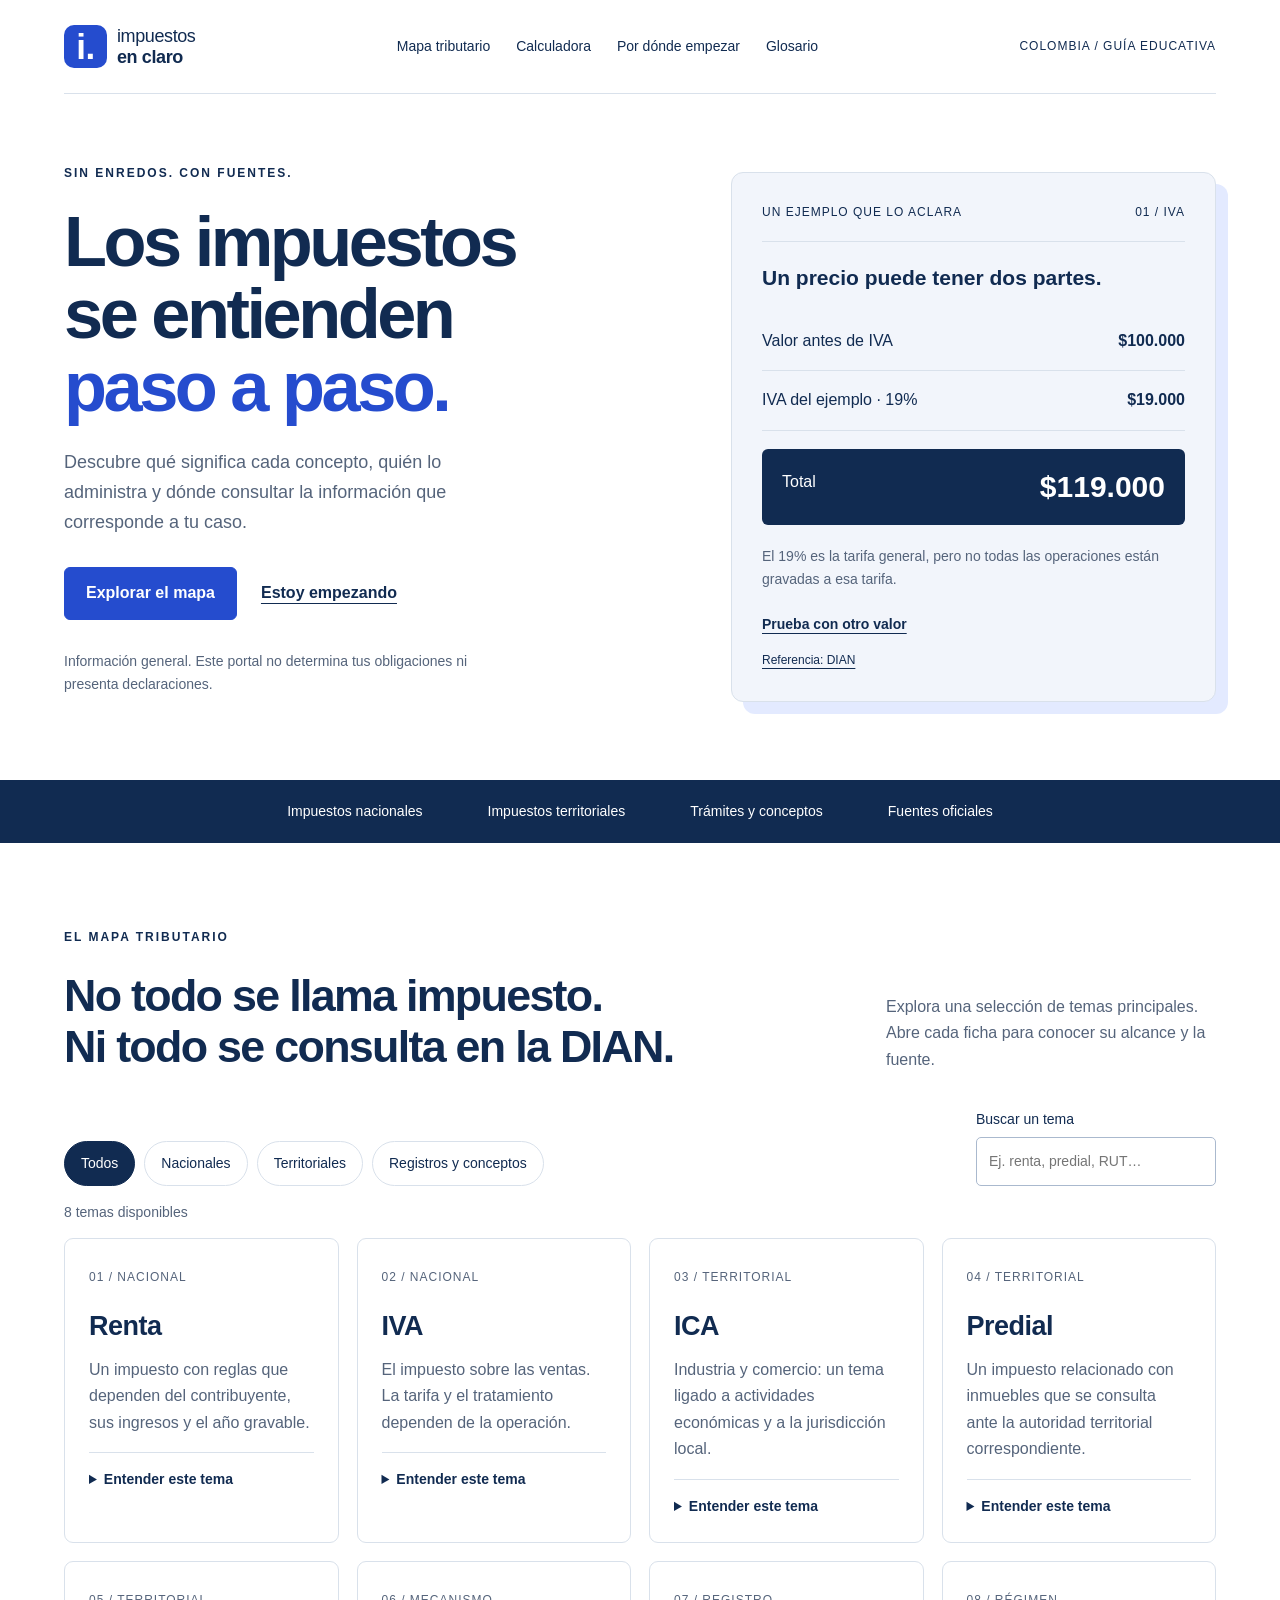
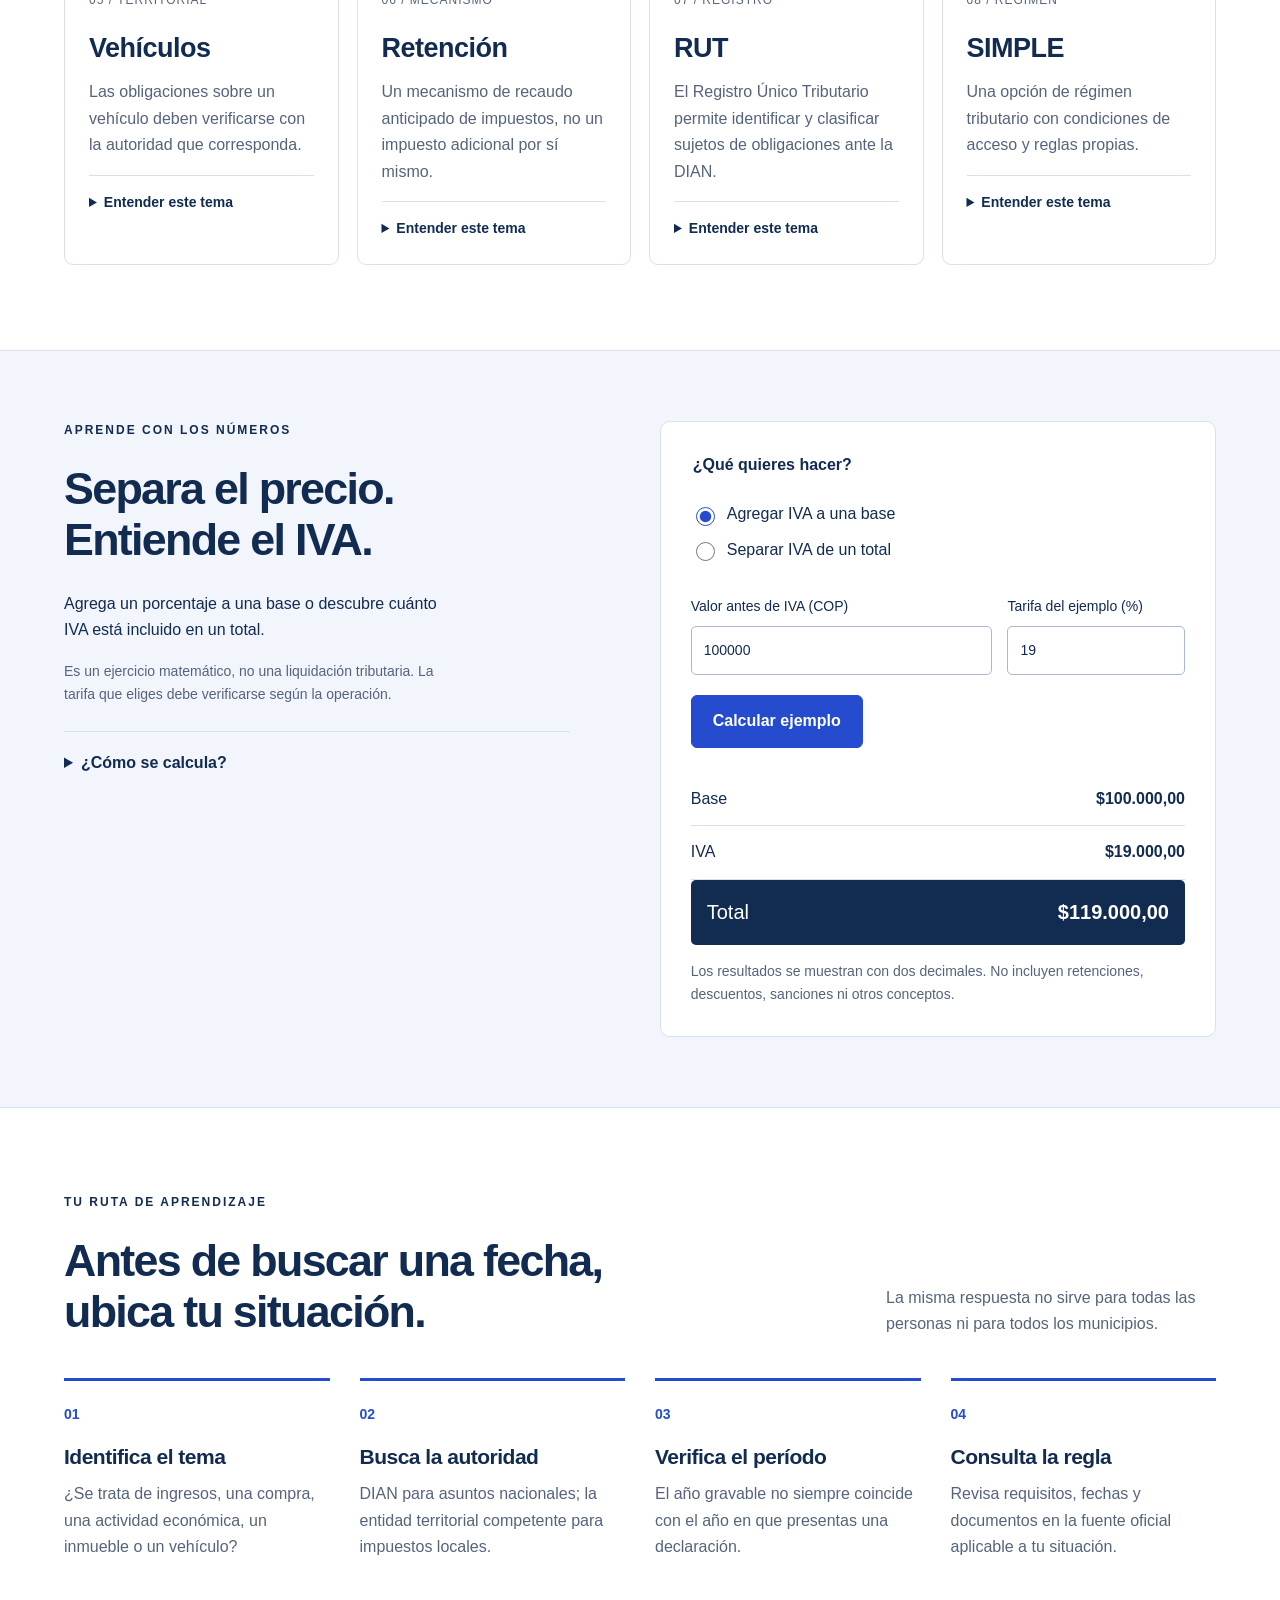
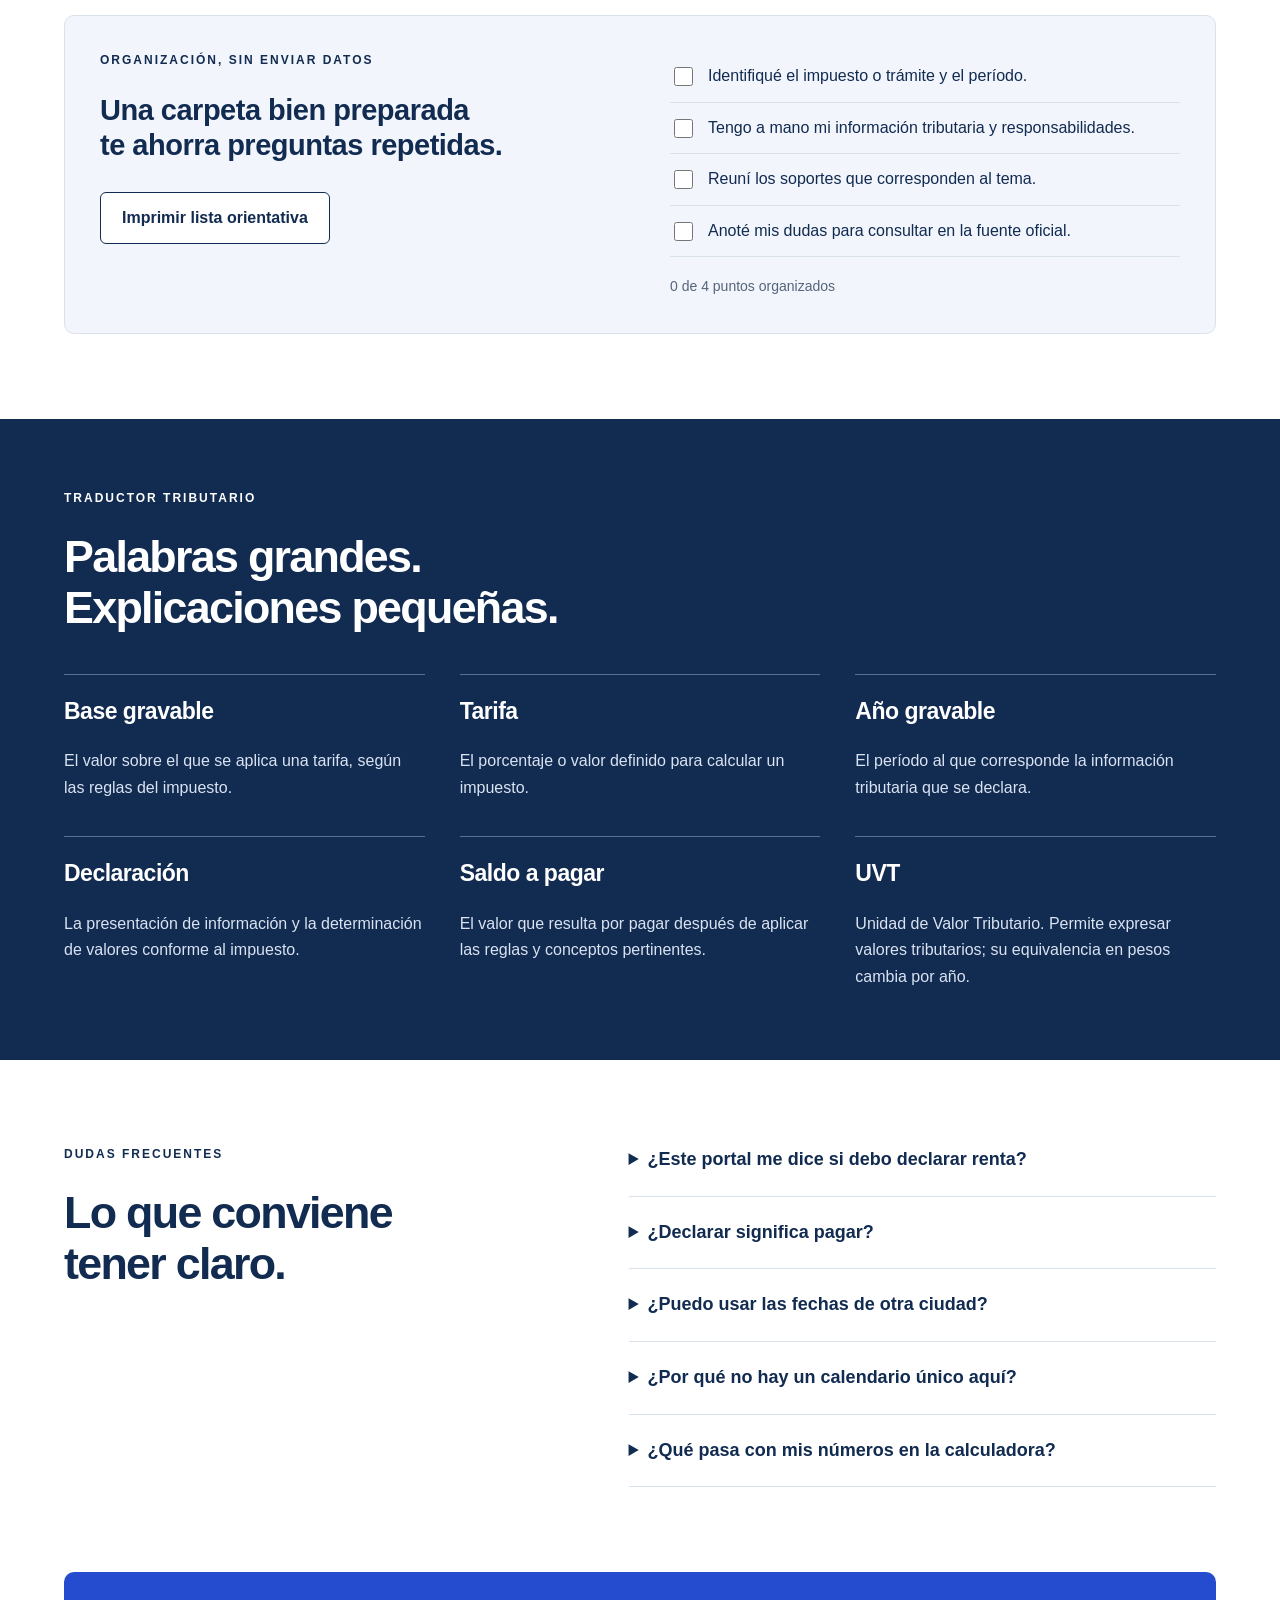
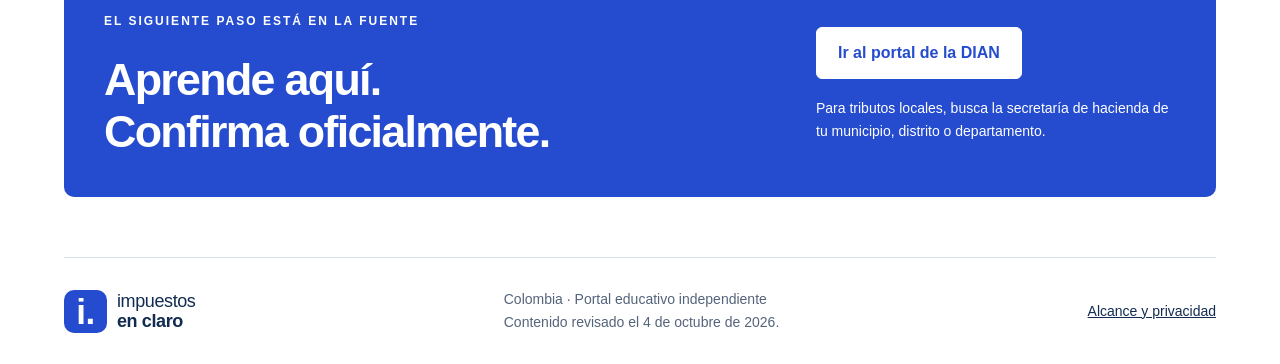
==== index.html @ c3a9231f "Add files via upload" ====
<!doctype html>
<html lang="es"><head><meta charset="utf-8"><meta name="viewport" content="width=device-width,initial-scale=1"><meta name="description" content="Aprende sobre los principales impuestos de Colombia con ejemplos, un mapa de temas y una calculadora educativa de IVA."><meta name="theme-color" content="#112b51"><title>Impuestos en Claro | Entender es el primer paso</title><link rel="stylesheet" href="estilos.css"><link rel="icon" href="favicon.svg" type="image/svg+xml"><script src="script.js" defer></script></head>
<body><a class="skip" href="#contenido">Saltar al contenido</a><header class="header wrap"><a class="brand" href="index.html"><span class="mark">i.</span><span>impuestos<br><strong>en claro</strong></span></a><button id="menu" aria-controls="nav" aria-expanded="false">Menú</button><nav id="nav" aria-label="Principal"><a href="#mapa">Mapa tributario</a><a href="#calculadora">Calculadora</a><a href="#ruta">Por dónde empezar</a><a href="#glosario">Glosario</a></nav><span class="country">COLOMBIA / GUÍA EDUCATIVA</span></header>
<main id="contenido"><section class="hero wrap"><div class="hero-copy"><p class="eyebrow">SIN ENREDOS. CON FUENTES.</p><h1>Los impuestos<br>se entienden<br><em>paso a paso.</em></h1><p class="lead">Descubre qué significa cada concepto, quién lo administra y dónde consultar la información que corresponde a tu caso.</p><div class="actions"><a class="button" href="#mapa">Explorar el mapa</a><a class="plain" href="#ruta">Estoy empezando</a></div><p class="small">Información general. Este portal no determina tus obligaciones ni presenta declaraciones.</p></div><div class="hero-ledger"><div class="ledger-head"><span>UN EJEMPLO QUE LO ACLARA</span><span>01 / IVA</span></div><p class="ledger-caption">Un precio puede tener dos partes.</p><div class="ledger-row"><span>Valor antes de IVA</span><strong>$100.000</strong></div><div class="ledger-row"><span>IVA del ejemplo · 19%</span><strong>$19.000</strong></div><div class="ledger-total"><span>Total</span><strong>$119.000</strong></div><p>El 19% es la tarifa general, pero no todas las operaciones están gravadas a esa tarifa.</p><a href="#calculadora">Prueba con otro valor</a><a class="source-mini" href="https://normograma.dian.gov.co/dian/compilacion/docs/oficio_dian_0441_2018.htm" target="_blank" rel="noopener noreferrer">Referencia: DIAN</a></div></section>
<div class="topic-strip"><span>Impuestos nacionales</span><span>Impuestos territoriales</span><span>Trámites y conceptos</span><span>Fuentes oficiales</span></div>
<section class="section wrap" id="mapa"><div class="section-heading"><div><p class="eyebrow">EL MAPA TRIBUTARIO</p><h2>No todo se llama impuesto.<br>Ni todo se consulta en la DIAN.</h2></div><p>Explora una selección de temas principales. Abre cada ficha para conocer su alcance y la fuente.</p></div><div class="map-controls"><div class="filters" role="group" aria-label="Filtrar temas"><button data-filter="todos" class="active" aria-pressed="true">Todos</button><button data-filter="nacional" aria-pressed="false">Nacionales</button><button data-filter="territorial" aria-pressed="false">Territoriales</button><button data-filter="concepto" aria-pressed="false">Registros y conceptos</button></div><label class="search-label">Buscar un tema<input id="topic-search" type="search" placeholder="Ej. renta, predial, RUT…"></label></div><p id="topic-count" class="small" aria-live="polite">8 temas disponibles</p><div class="topic-grid">
<article class="topic" data-category="nacional"><span class="topic-label">01 / NACIONAL</span><h3>Renta</h3><p>Un impuesto con reglas que dependen del contribuyente, sus ingresos y el año gravable.</p><details><summary>Entender este tema</summary><p>Para personas naturales, revisa los criterios para declarar, el año gravable, los documentos y la residencia fiscal. Declarar no significa necesariamente tener un saldo a pagar.</p><a href="https://micrositios.dian.gov.co/renta-personas-naturales-ag-2025/" target="_blank" rel="noopener noreferrer">DIAN · Renta de personas naturales, año gravable 2025</a></details></article>
<article class="topic" data-category="nacional"><span class="topic-label">02 / NACIONAL</span><h3>IVA</h3><p>El impuesto sobre las ventas. La tarifa y el tratamiento dependen de la operación.</p><details><summary>Entender este tema</summary><p>La tarifa general es 19%. No debes aplicar esa cifra automáticamente: existen tratamientos y tarifas diferentes. La calculadora de esta página solo ilustra la aritmética de una tarifa elegida.</p><a href="https://normograma.dian.gov.co/dian/compilacion/docs/oficio_dian_0441_2018.htm" target="_blank" rel="noopener noreferrer">DIAN · Tarifa general del IVA</a></details></article>
<article class="topic" data-category="territorial"><span class="topic-label">03 / TERRITORIAL</span><h3>ICA</h3><p>Industria y comercio: un tema ligado a actividades económicas y a la jurisdicción local.</p><details><summary>Entender este tema</summary><p>Consulta la secretaría de hacienda del municipio o distrito donde corresponda la actividad. Tarifas, formularios y calendario requieren verificar la normativa local.</p><a href="https://www.haciendabogota.gov.co/es/impuestos/impuesto-de-industria-y-comercio-ica" target="_blank" rel="noopener noreferrer">Ejemplo oficial · ICA en Bogotá</a></details></article>
<article class="topic" data-category="territorial"><span class="topic-label">04 / TERRITORIAL</span><h3>Predial</h3><p>Un impuesto relacionado con inmuebles que se consulta ante la autoridad territorial correspondiente.</p><details><summary>Entender este tema</summary><p>Identifica dónde está el inmueble y revisa el portal oficial de esa entidad. No traslades tarifas, descuentos o fechas de una ciudad a otra.</p><a href="https://www.haciendabogota.gov.co/es/sdh/impuestos-bogota" target="_blank" rel="noopener noreferrer">Ejemplo oficial · Impuestos de Bogotá</a></details></article>
<article class="topic" data-category="territorial"><span class="topic-label">05 / TERRITORIAL</span><h3>Vehículos</h3><p>Las obligaciones sobre un vehículo deben verificarse con la autoridad que corresponda.</p><details><summary>Entender este tema</summary><p>Consulta el tipo de vehículo, su matrícula, la autoridad competente y el período. No confundas el impuesto con otros cobros o trámites relacionados con el vehículo.</p><a href="https://www.haciendabogota.gov.co/es/sdh/impuestos-bogota" target="_blank" rel="noopener noreferrer">Ejemplo oficial · Vehículos en Bogotá</a></details></article>
<article class="topic" data-category="concepto"><span class="topic-label">06 / MECANISMO</span><h3>Retención</h3><p>Un mecanismo de recaudo anticipado de impuestos, no un impuesto adicional por sí mismo.</p><details><summary>Entender este tema</summary><p>Su aplicación depende del concepto y de las reglas correspondientes. Conserva los certificados y verifica cómo se tratan en la declaración que proceda.</p><a href="https://normograma.dian.gov.co/dian/compilacion/docs/oficio_dian_906765_2022.htm" target="_blank" rel="noopener noreferrer">DIAN · Naturaleza de la retención</a></details></article>
<article class="topic" data-category="concepto"><span class="topic-label">07 / REGISTRO</span><h3>RUT</h3><p>El Registro Único Tributario permite identificar y clasificar sujetos de obligaciones ante la DIAN.</p><details><summary>Entender este tema</summary><p>No es un impuesto. Revisa si debes inscribirte o actualizarlo y qué responsabilidades corresponde registrar. Usa los canales oficiales para realizar el trámite.</p><a href="https://www.dian.gov.co/impuestos/RUT/Paginas/Inicio.aspx" target="_blank" rel="noopener noreferrer">DIAN · Portal del RUT</a></details></article>
<article class="topic" data-category="concepto"><span class="topic-label">08 / RÉGIMEN</span><h3>SIMPLE</h3><p>Una opción de régimen tributario con condiciones de acceso y reglas propias.</p><details><summary>Entender este tema</summary><p>No asumas que te conviene o que puedes acceder sin revisar requisitos y exclusiones. Consulta la información vigente y evalúa tu situación con apoyo profesional si lo necesitas.</p><a href="https://micrositios.dian.gov.co/regimen-simple-tributacion/quienes-no-pueden-optar-por-el-regimen-simple-de-tributacion-rst/" target="_blank" rel="noopener noreferrer">DIAN · Exclusiones del SIMPLE</a></details></article>
</div><p id="topic-empty" class="empty" hidden>No encontramos ese tema. Prueba otra palabra o selecciona “Todos”.</p></section>
<section class="calculator-section" id="calculadora"><div class="wrap calculator-layout"><div><p class="eyebrow">APRENDE CON LOS NÚMEROS</p><h2>Separa el precio.<br>Entiende el IVA.</h2><p>Agrega un porcentaje a una base o descubre cuánto IVA está incluido en un total.</p><p class="small">Es un ejercicio matemático, no una liquidación tributaria. La tarifa que eliges debe verificarse según la operación.</p><details class="formula"><summary>¿Cómo se calcula?</summary><p>Agregar: IVA = base × tarifa / 100.<br>Separar: base = total / (1 + tarifa / 100).<br>El IVA incluido es la diferencia entre el total y la base.</p></details></div><form id="calculator" class="calculator"><fieldset><legend>¿Qué quieres hacer?</legend><label><input type="radio" name="mode" value="add" checked> Agregar IVA a una base</label><label><input type="radio" name="mode" value="extract"> Separar IVA de un total</label></fieldset><div class="input-pair"><label><span id="amount-label">Valor antes de IVA (COP)</span><input id="amount" type="number" min="0" max="1000000000000" step="0.01" value="100000" required></label><label>Tarifa del ejemplo (%)<input id="rate" type="number" min="0" max="100" step="0.01" value="19" required></label></div><button class="button" type="submit">Calcular ejemplo</button><p id="calc-error" role="alert" hidden></p><div id="calc-result" class="calc-result" aria-live="polite" aria-atomic="true"><div><span>Base</span><strong id="result-base">$100.000,00</strong></div><div><span>IVA</span><strong id="result-tax">$19.000,00</strong></div><div><span>Total</span><strong id="result-total">$119.000,00</strong></div></div><p class="small">Los resultados se muestran con dos decimales. No incluyen retenciones, descuentos, sanciones ni otros conceptos.</p></form></div></section>
<section class="section wrap" id="ruta"><div class="section-heading"><div><p class="eyebrow">TU RUTA DE APRENDIZAJE</p><h2>Antes de buscar una fecha,<br>ubica tu situación.</h2></div><p>La misma respuesta no sirve para todas las personas ni para todos los municipios.</p></div><ol class="route"><li><span>01</span><h3>Identifica el tema</h3><p>¿Se trata de ingresos, una compra, una actividad económica, un inmueble o un vehículo?</p></li><li><span>02</span><h3>Busca la autoridad</h3><p>DIAN para asuntos nacionales; la entidad territorial competente para impuestos locales.</p></li><li><span>03</span><h3>Verifica el período</h3><p>El año gravable no siempre coincide con el año en que presentas una declaración.</p></li><li><span>04</span><h3>Consulta la regla</h3><p>Revisa requisitos, fechas y documentos en la fuente oficial aplicable a tu situación.</p></li></ol><div class="documents"><div><p class="eyebrow">ORGANIZACIÓN, SIN ENVIAR DATOS</p><h3>Una carpeta bien preparada<br>te ahorra preguntas repetidas.</h3><button id="print-list" class="button secondary">Imprimir lista orientativa</button></div><div class="checklist"><label><input type="checkbox"> Identifiqué el impuesto o trámite y el período.</label><label><input type="checkbox"> Tengo a mano mi información tributaria y responsabilidades.</label><label><input type="checkbox"> Reuní los soportes que corresponden al tema.</label><label><input type="checkbox"> Anoté mis dudas para consultar en la fuente oficial.</label><p id="check-count" class="small" aria-live="polite">0 de 4 puntos organizados</p></div></div></section>
<section class="glossary-section" id="glosario"><div class="wrap"><p class="eyebrow">TRADUCTOR TRIBUTARIO</p><h2>Palabras grandes.<br>Explicaciones pequeñas.</h2><div class="glossary"><article><h3>Base gravable</h3><p>El valor sobre el que se aplica una tarifa, según las reglas del impuesto.</p></article><article><h3>Tarifa</h3><p>El porcentaje o valor definido para calcular un impuesto.</p></article><article><h3>Año gravable</h3><p>El período al que corresponde la información tributaria que se declara.</p></article><article><h3>Declaración</h3><p>La presentación de información y la determinación de valores conforme al impuesto.</p></article><article><h3>Saldo a pagar</h3><p>El valor que resulta por pagar después de aplicar las reglas y conceptos pertinentes.</p></article><article><h3>UVT</h3><p>Unidad de Valor Tributario. Permite expresar valores tributarios; su equivalencia en pesos cambia por año.</p></article></div></div></section>
<section class="section wrap faq-section"><div><p class="eyebrow">DUDAS FRECUENTES</p><h2>Lo que conviene<br>tener claro.</h2></div><div class="faq"><details><summary>¿Este portal me dice si debo declarar renta?</summary><p>No. Explica conceptos y te dirige a la fuente oficial. Para saber si estás obligado debes revisar los criterios del período y tus circunstancias.</p></details><details><summary>¿Declarar significa pagar?</summary><p>No necesariamente. La obligación de declarar y el resultado de la declaración son cuestiones distintas.</p></details><details><summary>¿Puedo usar las fechas de otra ciudad?</summary><p>No las tomes como referencia para tu obligación. Consulta el calendario de la autoridad competente y del período correcto.</p></details><details><summary>¿Por qué no hay un calendario único aquí?</summary><p>Los vencimientos dependen del impuesto, el período, la jurisdicción y, en algunos casos, de datos como el NIT. La fuente oficial es el lugar para confirmar tu plazo.</p></details><details><summary>¿Qué pasa con mis números en la calculadora?</summary><p>El cálculo ocurre en tu navegador. El código del sitio no envía ni guarda los valores, ni recopila los puntos marcados en la lista.</p></details></div></section>
<section class="official wrap"><div><p class="eyebrow">EL SIGUIENTE PASO ESTÁ EN LA FUENTE</p><h2>Aprende aquí.<br>Confirma oficialmente.</h2></div><div><a class="button light" href="https://www.dian.gov.co/" target="_blank" rel="noopener noreferrer">Ir al portal de la DIAN</a><p>Para tributos locales, busca la secretaría de hacienda de tu municipio, distrito o departamento.</p></div></section>
</main><footer class="footer wrap"><a class="brand" href="index.html"><span class="mark">i.</span><span>impuestos<br><strong>en claro</strong></span></a><p>Colombia · Portal educativo independiente<br>Contenido revisado el 4 de octubre de 2026.</p><a href="sobre-el-sitio.html">Alcance y privacidad</a></footer></body></html>
---- estilos.css ----
/* Impuestos en Claro — colores principales */
:root{
  --navy:#112b51;
  --blue:#254cce;
  --paper:#fff;
  --soft:#f2f5fb;
  --line:#d9e1eb;
  --muted:#55647b;
  --orange:#ffbf69}

*{
  box-sizing:border-box}
html{
  scroll-behavior:smooth;
  scroll-padding-top:25px}
body{
  margin:0;
  background:var(--paper);
  color:var(--navy);
  font:16px/1.65 Arial,Helvetica,sans-serif}
a{
  color:inherit}
button,input{
  font:inherit}
button,summary{
  cursor:pointer}
h1,h2,h3,p{
  margin-top:0}
[hidden]{
  display:none!important}
:focus-visible{
  outline:3px solid #ba5900;
  outline-offset:5px}
.wrap{
  width:min(1240px,90%);
  margin-inline:auto}
.header{
  padding:25px 0;
  display:flex;
  align-items:center;
  justify-content:space-between;
  gap:30px;
  border-bottom:1px solid var(--line)}
.brand{
  display:flex;
  align-items:center;
  gap:10px;
  text-decoration:none;
  font-size:18px;
  line-height:1.12;
  letter-spacing:-.4px}
.brand strong{
  font-weight:800}
.mark{
  display:flex;
  align-items:center;
  justify-content:center;
  background:var(--blue);
  color:#fff;
  width:43px;
  height:43px;
  border-radius:10px;
  font-size:35px;
  font-weight:800}
.country{
  font-size:12px;
  letter-spacing:1px}
nav{
  display:flex;
  gap:26px;
  font-size:14px}
nav a{
  text-decoration:none}
nav a:hover{
  text-decoration:underline;
  text-underline-offset:5px}
#menu{
  display:none}
.hero{
  display:grid;
  grid-template-columns:1.2fr 1fr;
  gap:85px;
  align-items:center;
  padding:70px 0}
.eyebrow{
  font-size:12px;
  letter-spacing:2px;
  font-weight:700;
  margin-bottom:22px}
h1{
  font-size:clamp(45px,5.5vw,76px);
  line-height:1.03;
  letter-spacing:-3.5px;
  margin-bottom:25px}
h1 em{
  color:var(--blue);
  font-style:normal}
h2{
  font-size:clamp(31px,3.5vw,46px);
  line-height:1.15;
  letter-spacing:-1.7px;
  margin-bottom:25px}
h3{
  font-size:24px;
  line-height:1.2;
  letter-spacing:-.5px}
.lead{
  font-size:18px;
  color:var(--muted);
  max-width:450px}
.actions{
  display:flex;
  align-items:center;
  gap:24px;
  margin:30px 0}
.button{
  display:inline-flex;
  align-items:center;
  justify-content:center;
  background:var(--blue);
  color:#fff;
  border:1px solid var(--blue);
  border-radius:6px;
  padding:14px 21px;
  text-decoration:none;
  font-weight:700;
  line-height:1.4}
.button:hover{
  background:#173aaa}
.plain{
  text-underline-offset:5px;
  font-weight:700}
.small{
  font-size:14px;
  color:var(--muted)}
.hero-copy .small{
  max-width:430px}
.hero-ledger{
  background:var(--soft);
  border:1px solid var(--line);
  border-radius:12px;
  padding:30px;
  box-shadow:12px 12px 0 #e3eaff}
.ledger-head{
  display:flex;
  justify-content:space-between;
  gap:20px;
  font-size:12px;
  letter-spacing:1px;
  border-bottom:1px solid var(--line);
  padding-bottom:18px;
  margin-bottom:22px}
.ledger-caption{
  font-size:21px;
  font-weight:700;
  line-height:1.3}
.ledger-row,.ledger-total{
  display:flex;
  justify-content:space-between;
  gap:20px;
  padding:16px 0}
.ledger-row{
  border-bottom:1px solid var(--line)}
.ledger-total{
  background:var(--navy);
  color:white;
  padding:20px;
  border-radius:6px;
  margin-top:18px}
.ledger-total strong{
  font-size:30px;
  line-height:1.2}
.hero-ledger>p:not(.ledger-caption){
  font-size:14px;
  color:var(--muted);
  margin:20px 0}
.hero-ledger>a{
  font-size:14px;
  font-weight:700;
  text-underline-offset:4px}
.source-mini{
  display:block;
  margin-top:14px;
  font-weight:400!important;
  font-size:12px!important}
.topic-strip{
  background:var(--navy);
  color:white;
  display:flex;
  gap:65px;
  justify-content:center;
  flex-wrap:wrap;
  padding:20px 5%;
  font-size:14px}
.section{
  padding:85px 0}
.section-heading{
  display:flex;
  align-items:end;
  justify-content:space-between;
  gap:45px;
  margin-bottom:35px}
.section-heading h2{
  margin:0}
.section-heading>p{
  max-width:330px;
  color:var(--muted);
  margin:0}
.map-controls{
  display:flex;
  justify-content:space-between;
  align-items:end;
  gap:20px;
  margin-bottom:15px}
.filters{
  display:flex;
  gap:9px;
  flex-wrap:wrap}
.filters button{
  border:1px solid var(--line);
  padding:10px 16px;
  border-radius:25px;
  font-size:14px;
  background:white;
  color:var(--navy)}
.filters button.active{
  background:var(--navy);
  color:white;
  border-color:var(--navy)}
.search-label{
  font-size:14px;
  display:block;
  min-width:240px}
.search-label input{
  display:block;
  margin-top:6px}
.topic-grid{
  display:grid;
  grid-template-columns:repeat(4,1fr);
  gap:18px}
.topic{
  border:1px solid var(--line);
  border-radius:9px;
  padding:24px}
.topic-label{
  font-size:12px;
  letter-spacing:1px;
  color:var(--muted)}
.topic h3{
  font-size:27px;
  margin:20px 0 15px}
.topic>p{
  font-size:16px;
  color:var(--muted)}
.topic details{
  border-top:1px solid var(--line);
  padding-top:15px}
.topic summary{
  font-size:14px;
  font-weight:700}
.topic details p{
  font-size:14px;
  margin:15px 0}
.topic details a{
  font-size:14px;
  color:var(--blue);
  overflow-wrap:anywhere}
.empty{
  padding:25px;
  background:var(--soft)}
.calculator-section{
  padding:70px 0;
  background:var(--soft);
  border-block:1px solid var(--line)}
.calculator-layout{
  display:grid;
  grid-template-columns:1fr 1.1fr;
  gap:90px}
.calculator-layout>div>p{
  max-width:380px}
.formula{
  border-top:1px solid var(--line);
  padding-top:18px;
  margin-top:25px}
.formula summary{
  font-weight:700}
.formula p{
  font-size:14px;
  margin-top:18px}
.calculator{
  background:white;
  padding:30px;
  border:1px solid var(--line);
  border-radius:10px}
fieldset{
  border:0;
  padding:0;
  margin:0 0 23px}
legend{
  font-weight:700;
  margin-bottom:14px}
fieldset label{
  display:flex;
  align-items:center;
  gap:9px;
  margin:9px 0}
input[type=radio],input[type=checkbox]{
  width:19px;
  height:19px;
  accent-color:var(--blue);
  flex-shrink:0}
input[type=search],input[type=number]{
  border:1px solid #aab9ce;
  border-radius:5px;
  width:100%;
  padding:12px;
  background:#fff;
  color:var(--navy);
  min-width:0}
.input-pair{
  display:grid;
  grid-template-columns:1.7fr 1fr;
  gap:15px;
  margin-bottom:20px}
.input-pair label{
  font-size:14px}
.input-pair input{
  display:block;
  margin-top:8px}
.calc-result{
  margin:25px 0 15px}
.calc-result>div{
  display:flex;
  justify-content:space-between;
  gap:20px;
  border-bottom:1px solid var(--line);
  padding:13px 0}
.calc-result>div:last-child{
  border-bottom:0;
  background:var(--navy);
  color:white;
  padding:16px;
  border-radius:5px;
  font-size:20px}
.calculator .small{
  margin:0}
#calc-error{
  color:#a42c29;
  margin-top:18px}
.route{
  list-style:none;
  margin:40px 0 55px;
  padding:0;
  display:grid;
  grid-template-columns:repeat(4,1fr);
  gap:30px}
.route li{
  border-top:3px solid var(--blue);
  padding-top:20px}
.route span{
  font-size:14px;
  font-weight:700;
  color:var(--blue)}
.route h3{
  font-size:21px;
  margin:17px 0 12px}
.route p{
  color:var(--muted);
  margin:0}
.documents{
  border:1px solid var(--line);
  border-radius:10px;
  padding:35px;
  display:grid;
  grid-template-columns:1fr 1fr;
  gap:60px;
  background:var(--soft)}
.documents h3{
  font-size:29px}
.secondary{
  background:#fff;
  border-color:var(--navy);
  color:var(--navy)}
.secondary:hover{
  background:#e7edfa}
.checklist label{
  display:flex;
  align-items:start;
  gap:12px;
  border-bottom:1px solid var(--line);
  padding:12px 0}
.checklist input{
  margin-top:4px}
.checklist .small{
  margin:18px 0 0}
.glossary-section{
  padding:70px 0;
  background:var(--navy);
  color:white}
.glossary{
  display:grid;
  grid-template-columns:repeat(3,1fr);
  gap:35px;
  margin-top:40px}
.glossary article{
  border-top:1px solid #59708f;
  padding-top:23px}
.glossary h3{
  font-size:23px}
.glossary p{
  color:#dae3f2;
  margin:0}
.faq-section{
  display:grid;
  grid-template-columns:1fr 1.2fr;
  gap:75px}
.faq details{
  border-bottom:1px solid var(--line);
  padding:21px 0}
.faq details:first-child{
  padding-top:0}
.faq summary{
  font-size:18px;
  font-weight:700}
.faq p{
  color:var(--muted);
  margin:16px 0 0}
.official{
  background:var(--blue);
  color:white;
  padding:40px;
  display:flex;
  justify-content:space-between;
  align-items:center;
  gap:45px;
  border-radius:10px;
  margin-bottom:60px}
.official h2{
  margin:0}
.official>div:last-child{
  max-width:360px}
.official p:not(.eyebrow){
  font-size:14px;
  margin:18px 0 0}
.light{
  background:white;
  color:var(--blue);
  border-color:white}
.light:hover{
  background:#eaf0ff}
.footer{
  border-top:1px solid var(--line);
  display:flex;
  justify-content:space-between;
  align-items:center;
  gap:30px;
  padding:30px 0}
.footer p,.footer>a:last-child{
  font-size:14px}
.footer p{
  margin:0;
  color:var(--muted)}
.skip{
  position:fixed;
  top:-100px;
  background:white;
  padding:10px;
  z-index:100}
.skip:focus{
  top:10px}
.legal{
  max-width:850px;
  padding:60px 0}
.legal h1{
  font-size:42px;
  letter-spacing:-1px}
.legal h2{
  font-size:24px;
  letter-spacing:0;
  margin-top:30px}

@media(max-width:1100px){
  .country{
  display:none}
.hero,.calculator-layout{
  gap:40px}
.topic-grid{
  grid-template-columns:repeat(2,1fr)}
.documents{
  gap:35px}
.topic-strip{
  gap:25px}
.map-controls{
  align-items:start;
  flex-direction:column}
.search-label{
  width:100%}
}

@media(max-width:760px){
  .header{
  flex-wrap:wrap;
  padding-block:18px}
#menu{
  display:block;
  border:1px solid var(--line);
  background:white;
  color:var(--navy);
  padding:8px 14px;
  border-radius:5px}
nav{
  width:100%;
  flex-direction:column;
  gap:0}
nav a{
  padding:11px 0}
body.js nav{
  display:none}
body.js nav.open{
  display:flex}
.hero{
  grid-template-columns:1fr;
  padding:40px 0 55px;
  gap:28px}
h1{
  font-size:clamp(42px,10vw,65px);
  letter-spacing:-2px}
.hero-ledger{
  padding:23px;
  box-shadow:7px 7px 0 #e3eaff}
.actions{
  flex-wrap:wrap}
.section{
  padding-block:55px}
.section-heading{
  display:block}
.section-heading>p{
  margin-top:22px;
  max-width:none}
.topic-grid{
  gap:14px}
.topic{
  padding:20px}
.calculator-layout,.documents,.faq-section{
  grid-template-columns:1fr;
  gap:30px}
.calculator-section,.glossary-section{
  padding-block:55px}
.route{
  grid-template-columns:repeat(2,1fr);
  gap:25px}
.documents{
  padding:25px}
.glossary{
  grid-template-columns:repeat(2,1fr);
  gap:25px}
.official{
  flex-direction:column;
  align-items:start;
  padding:30px}
.footer{
  flex-direction:column;
  align-items:start;
  gap:20px}
.topic-strip{
  justify-content:start;
  gap:10px 25px}
}

@media(max-width:430px){
  .topic-grid,.glossary,.route{
  grid-template-columns:1fr}
.input-pair{
  grid-template-columns:1fr}
.calculator{
  padding:23px}
.ledger-row{
  font-size:14px}
.calc-result strong{
  font-size:16px}
.filters button{
  padding:9px 12px}
.legal h1{
  font-size:34px}
}

@media(prefers-reduced-motion:reduce){
  html{
  scroll-behavior:auto}
}

@media print{
  body{
  font:12pt/1.5 Arial,sans-serif;
  color:#000}
.header,.hero,.topic-strip,#mapa,#calculadora,.glossary-section,.faq-section,.official,.footer,.skip,#ruta>.section-heading,.route{
  display:none!important}
.section{
  padding:0}
.wrap{
  width:100%}
.documents{
  display:block;
  border:0;
  background:white;
  padding:0}
.documents .button,.documents .eyebrow,.checklist .small{
  display:none}
.documents h3{
  font-size:22pt}
.checklist label{
  break-inside:avoid}
.checklist input{
  accent-color:#000}
}
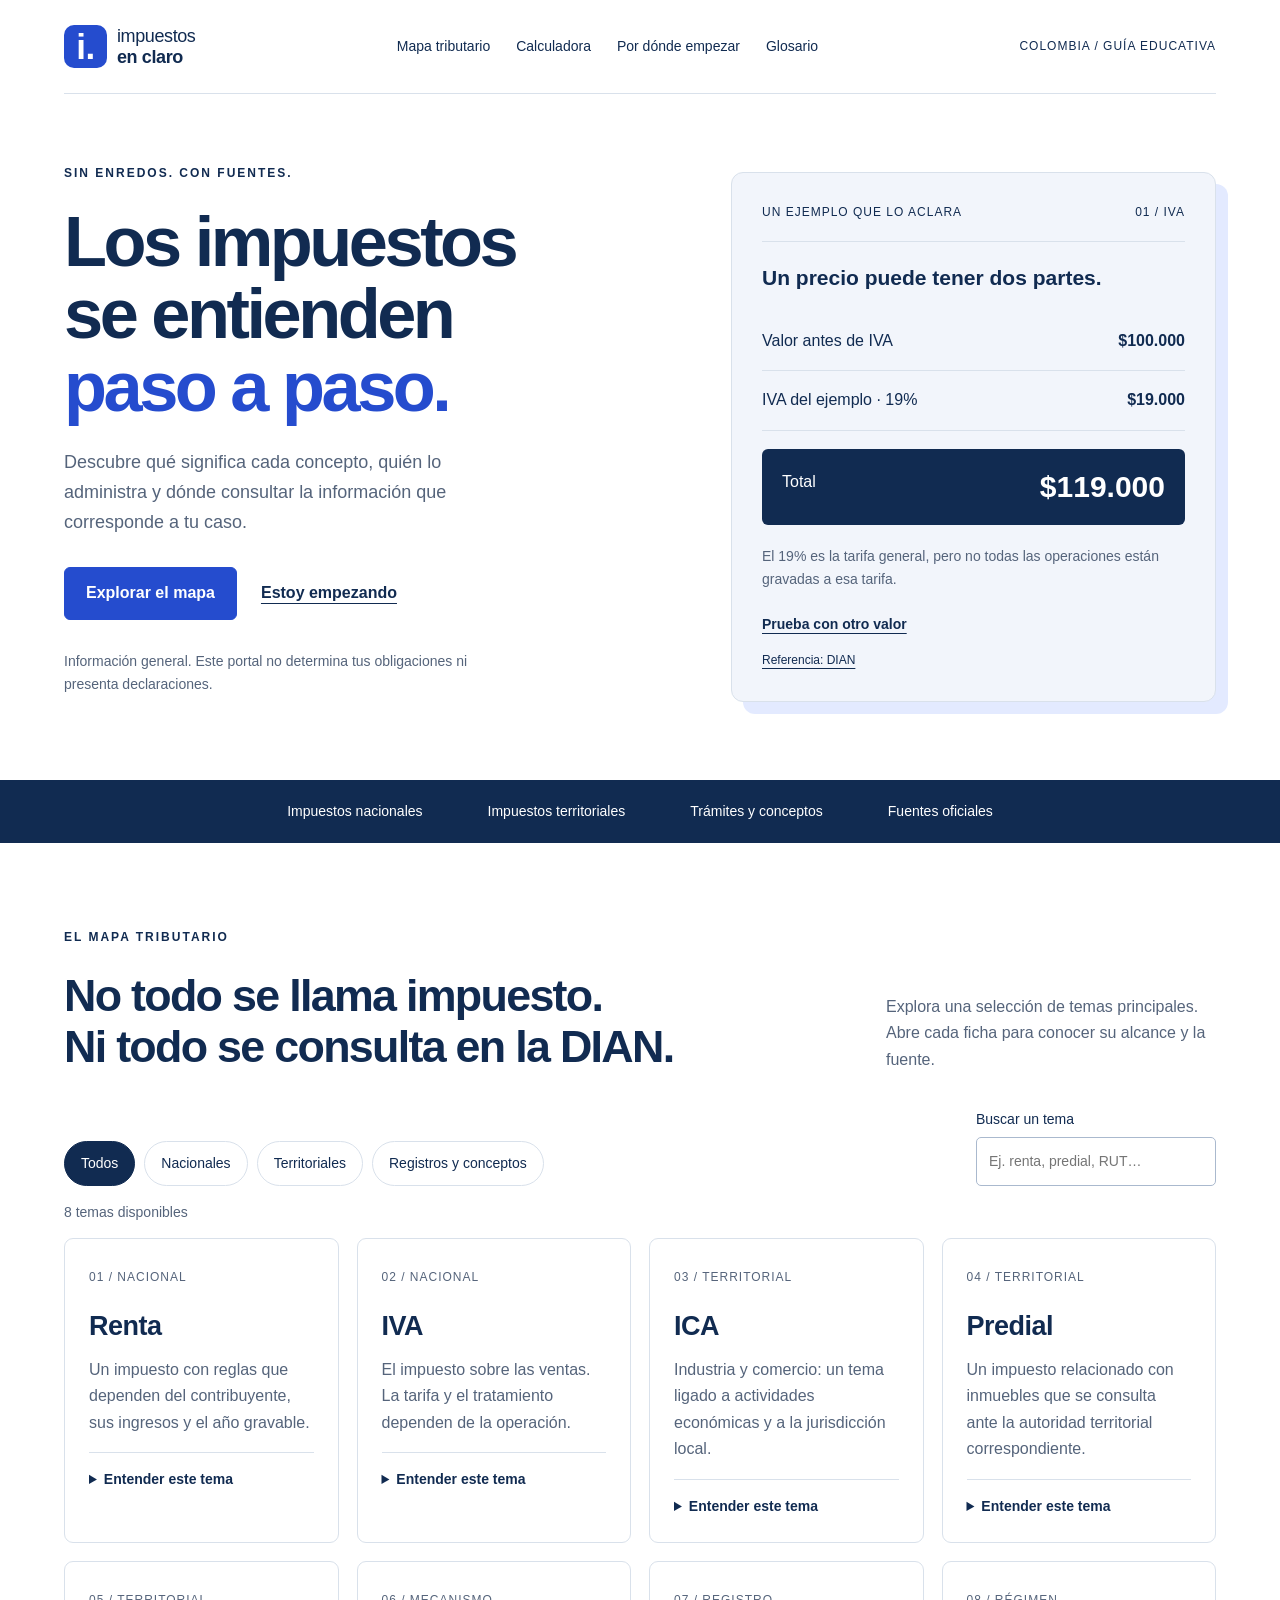
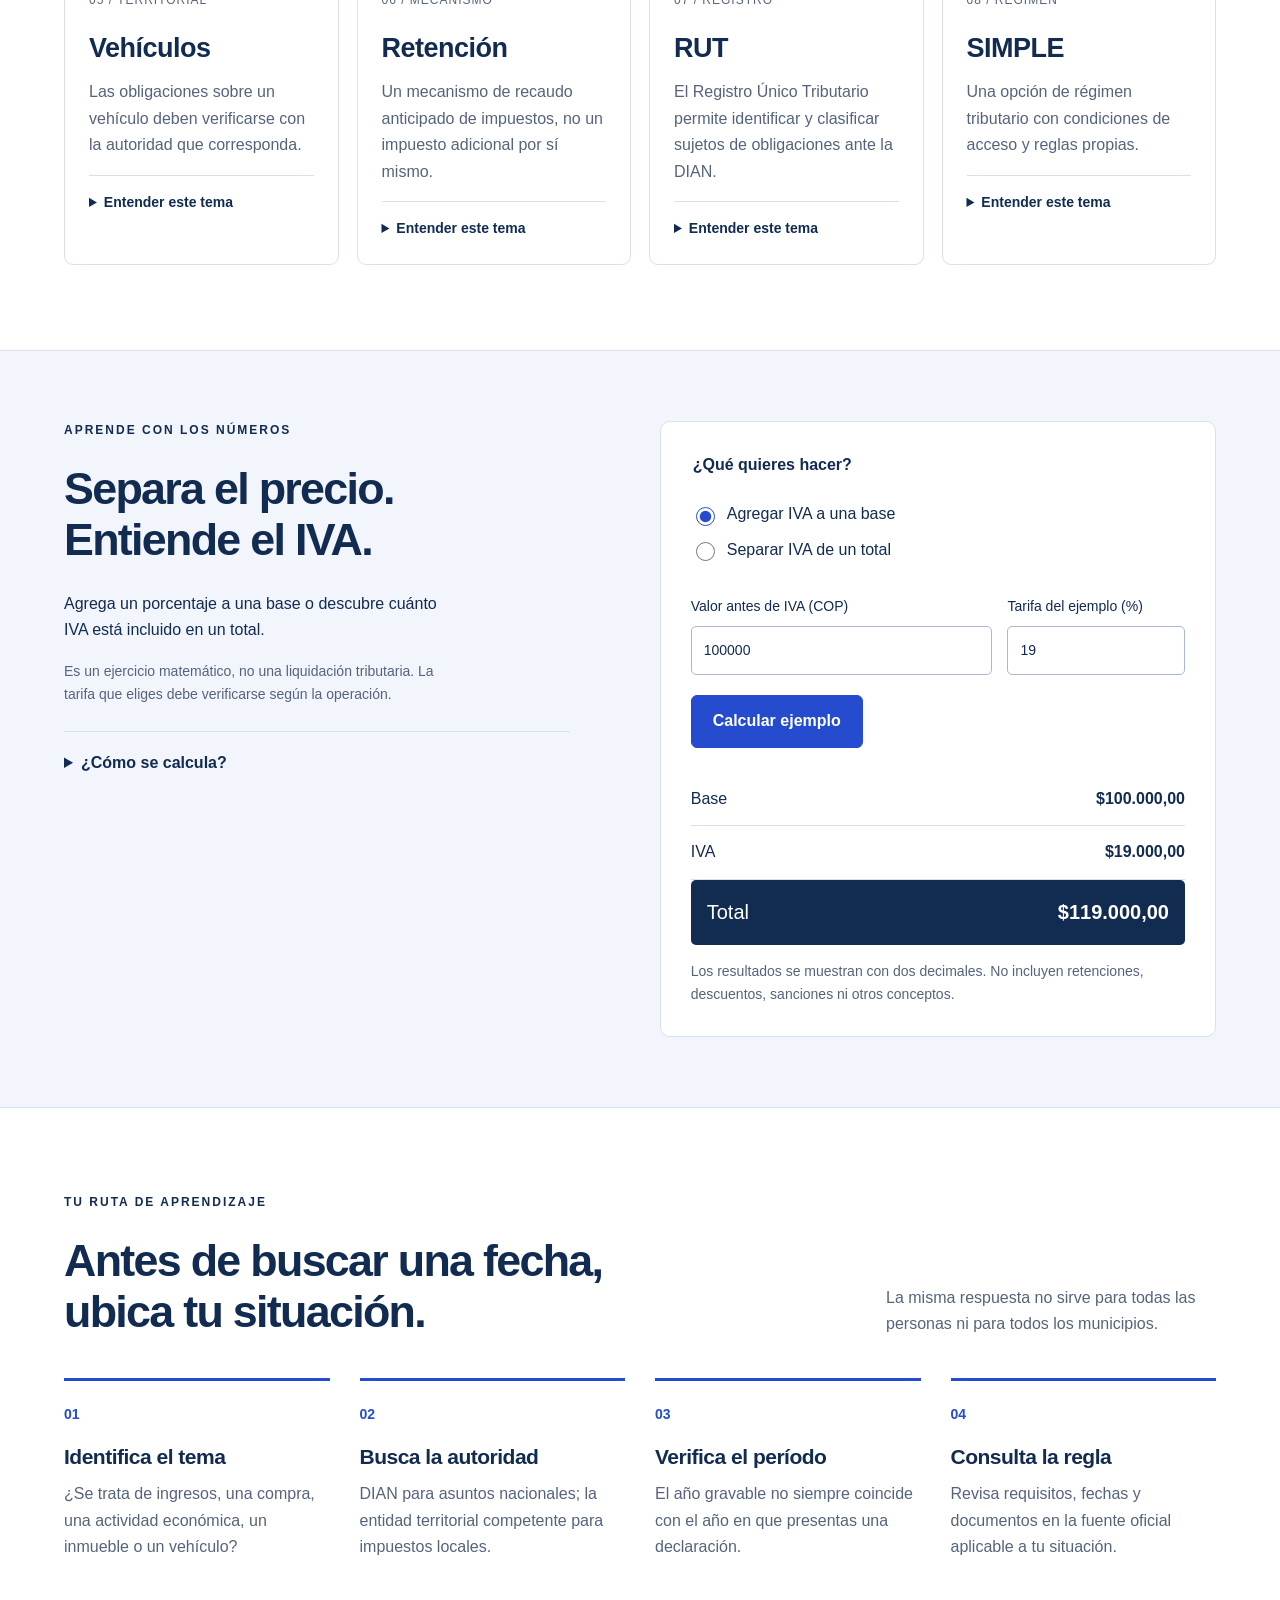
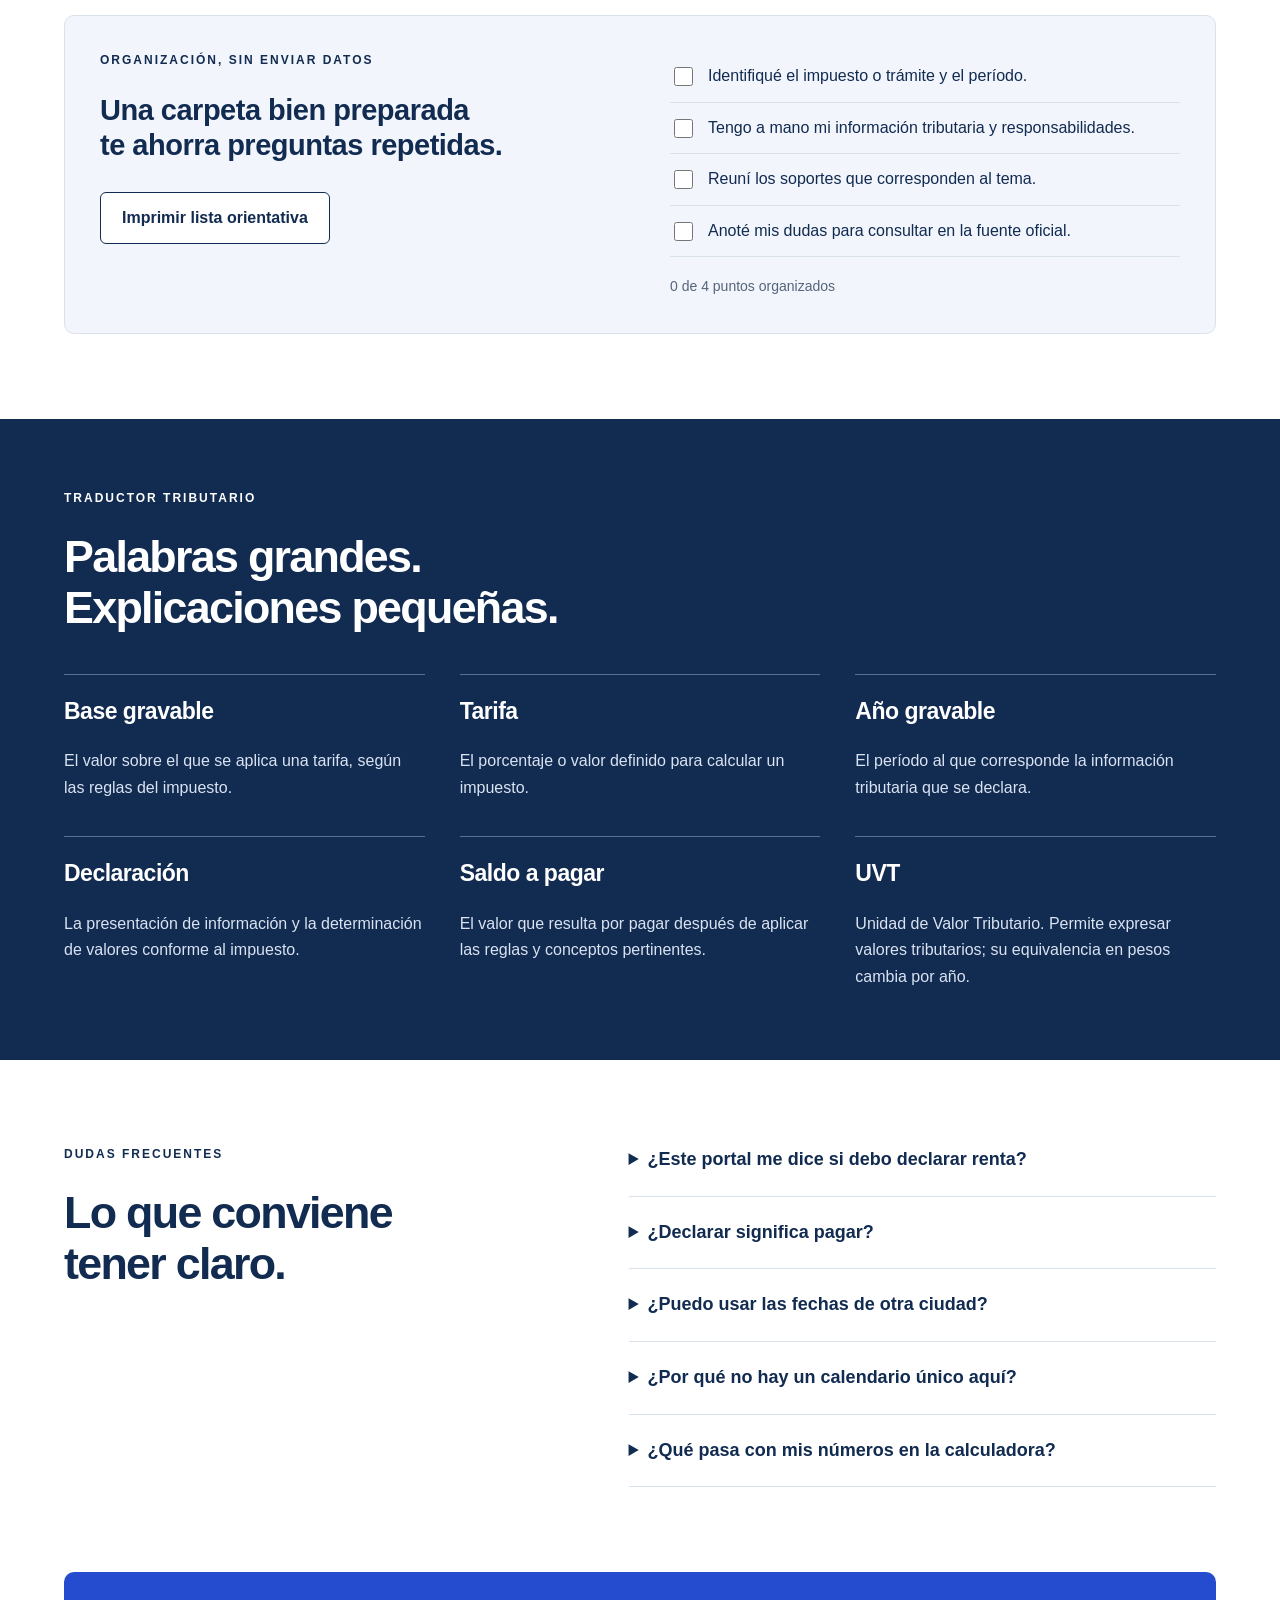
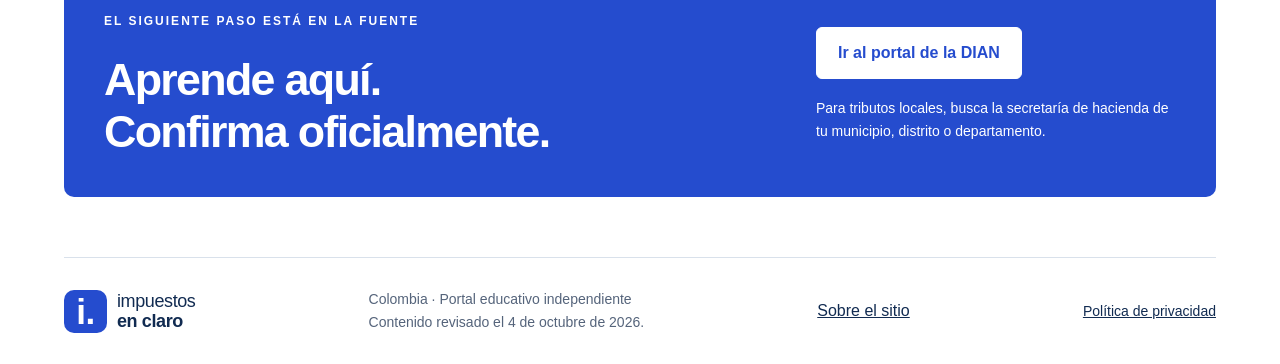
==== commit fd105fa0: "Add files via upload" ====
--- a/index.html
+++ b/index.html
@@ -18,4 +18,4 @@
 <section class="glossary-section" id="glosario"><div class="wrap"><p class="eyebrow">TRADUCTOR TRIBUTARIO</p><h2>Palabras grandes.<br>Explicaciones pequeñas.</h2><div class="glossary"><article><h3>Base gravable</h3><p>El valor sobre el que se aplica una tarifa, según las reglas del impuesto.</p></article><article><h3>Tarifa</h3><p>El porcentaje o valor definido para calcular un impuesto.</p></article><article><h3>Año gravable</h3><p>El período al que corresponde la información tributaria que se declara.</p></article><article><h3>Declaración</h3><p>La presentación de información y la determinación de valores conforme al impuesto.</p></article><article><h3>Saldo a pagar</h3><p>El valor que resulta por pagar después de aplicar las reglas y conceptos pertinentes.</p></article><article><h3>UVT</h3><p>Unidad de Valor Tributario. Permite expresar valores tributarios; su equivalencia en pesos cambia por año.</p></article></div></div></section>
 <section class="section wrap faq-section"><div><p class="eyebrow">DUDAS FRECUENTES</p><h2>Lo que conviene<br>tener claro.</h2></div><div class="faq"><details><summary>¿Este portal me dice si debo declarar renta?</summary><p>No. Explica conceptos y te dirige a la fuente oficial. Para saber si estás obligado debes revisar los criterios del período y tus circunstancias.</p></details><details><summary>¿Declarar significa pagar?</summary><p>No necesariamente. La obligación de declarar y el resultado de la declaración son cuestiones distintas.</p></details><details><summary>¿Puedo usar las fechas de otra ciudad?</summary><p>No las tomes como referencia para tu obligación. Consulta el calendario de la autoridad competente y del período correcto.</p></details><details><summary>¿Por qué no hay un calendario único aquí?</summary><p>Los vencimientos dependen del impuesto, el período, la jurisdicción y, en algunos casos, de datos como el NIT. La fuente oficial es el lugar para confirmar tu plazo.</p></details><details><summary>¿Qué pasa con mis números en la calculadora?</summary><p>El cálculo ocurre en tu navegador. El código del sitio no envía ni guarda los valores, ni recopila los puntos marcados en la lista.</p></details></div></section>
 <section class="official wrap"><div><p class="eyebrow">EL SIGUIENTE PASO ESTÁ EN LA FUENTE</p><h2>Aprende aquí.<br>Confirma oficialmente.</h2></div><div><a class="button light" href="https://www.dian.gov.co/" target="_blank" rel="noopener noreferrer">Ir al portal de la DIAN</a><p>Para tributos locales, busca la secretaría de hacienda de tu municipio, distrito o departamento.</p></div></section>
-</main><footer class="footer wrap"><a class="brand" href="index.html"><span class="mark">i.</span><span>impuestos<br><strong>en claro</strong></span></a><p>Colombia · Portal educativo independiente<br>Contenido revisado el 4 de octubre de 2026.</p><a href="sobre-el-sitio.html">Alcance y privacidad</a></footer></body></html>+</main><footer class="footer wrap"><a class="brand" href="index.html"><span class="mark">i.</span><span>impuestos<br><strong>en claro</strong></span></a><p>Colombia · Portal educativo independiente<br>Contenido revisado el 4 de octubre de 2026.</p><a href="sobre-el-sitio.html">Sobre el sitio</a><a href="privacidad.html">Política de privacidad</a></footer></body></html>
